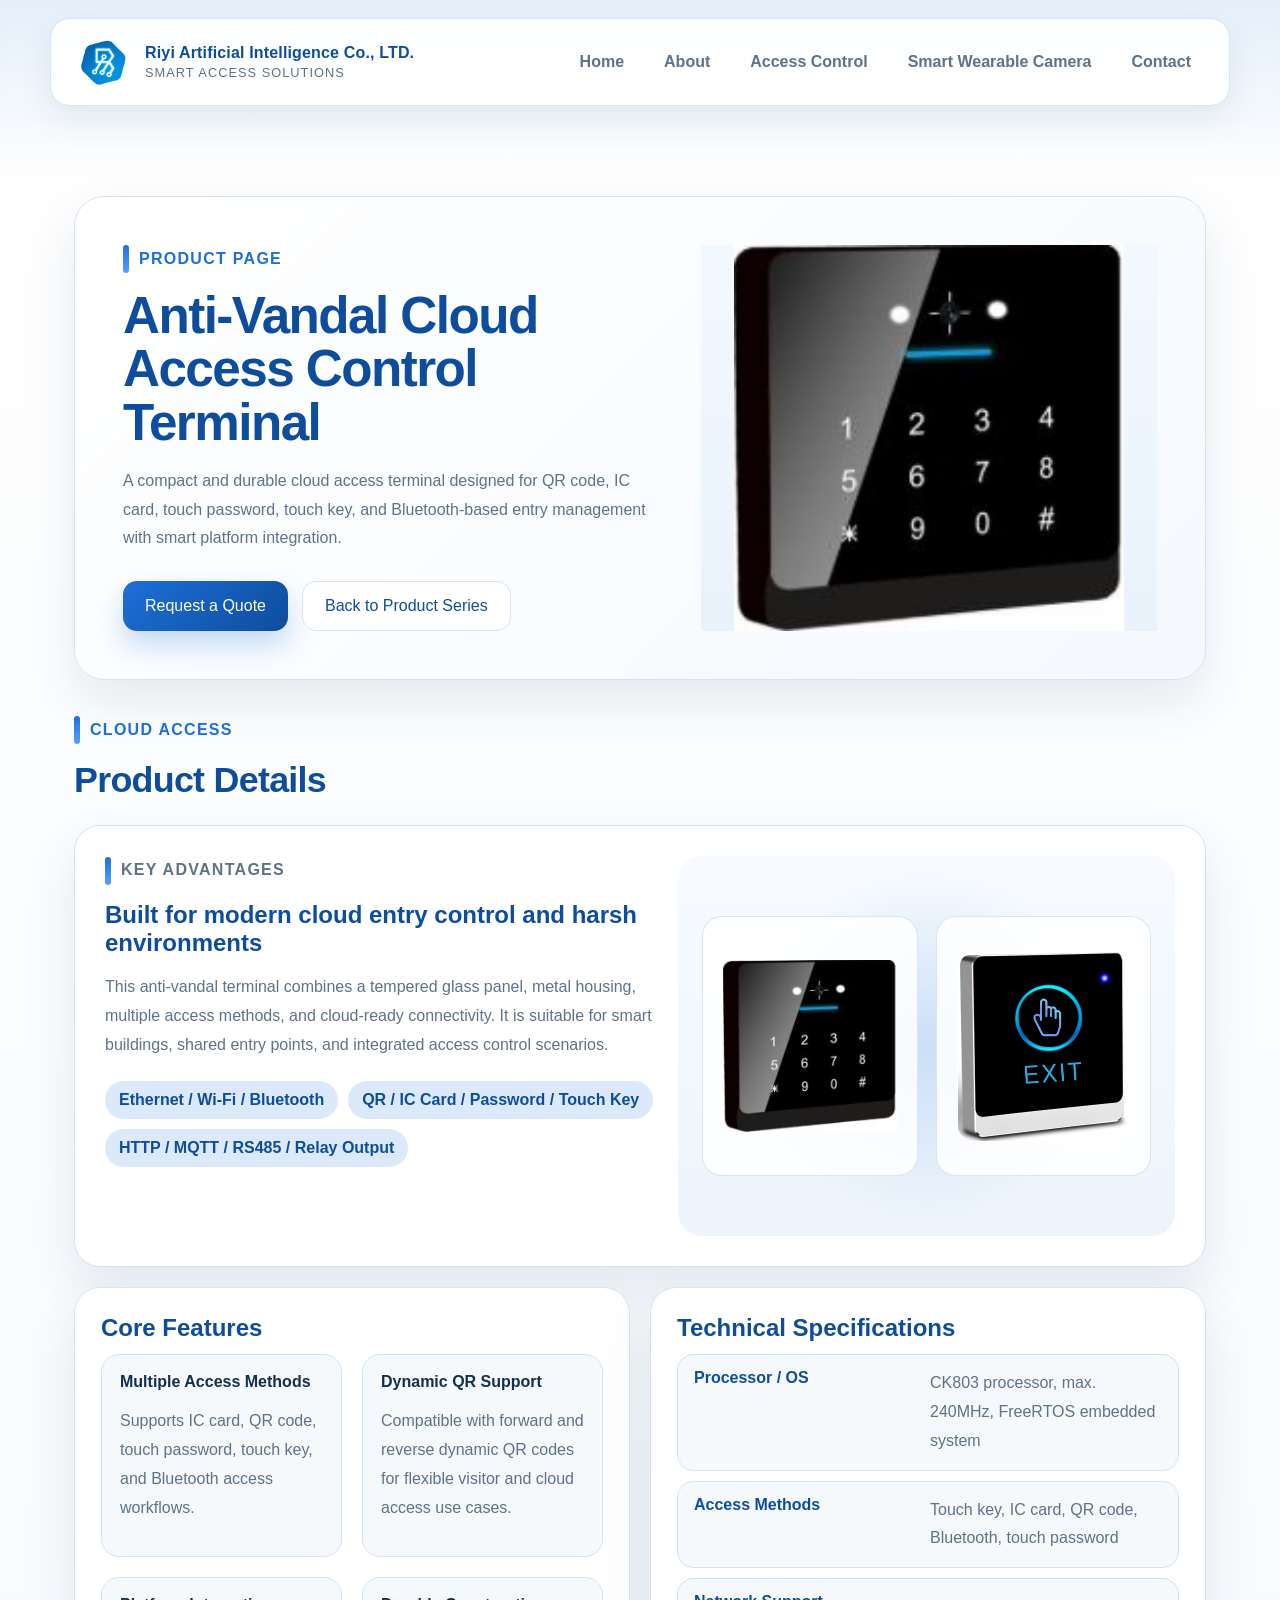
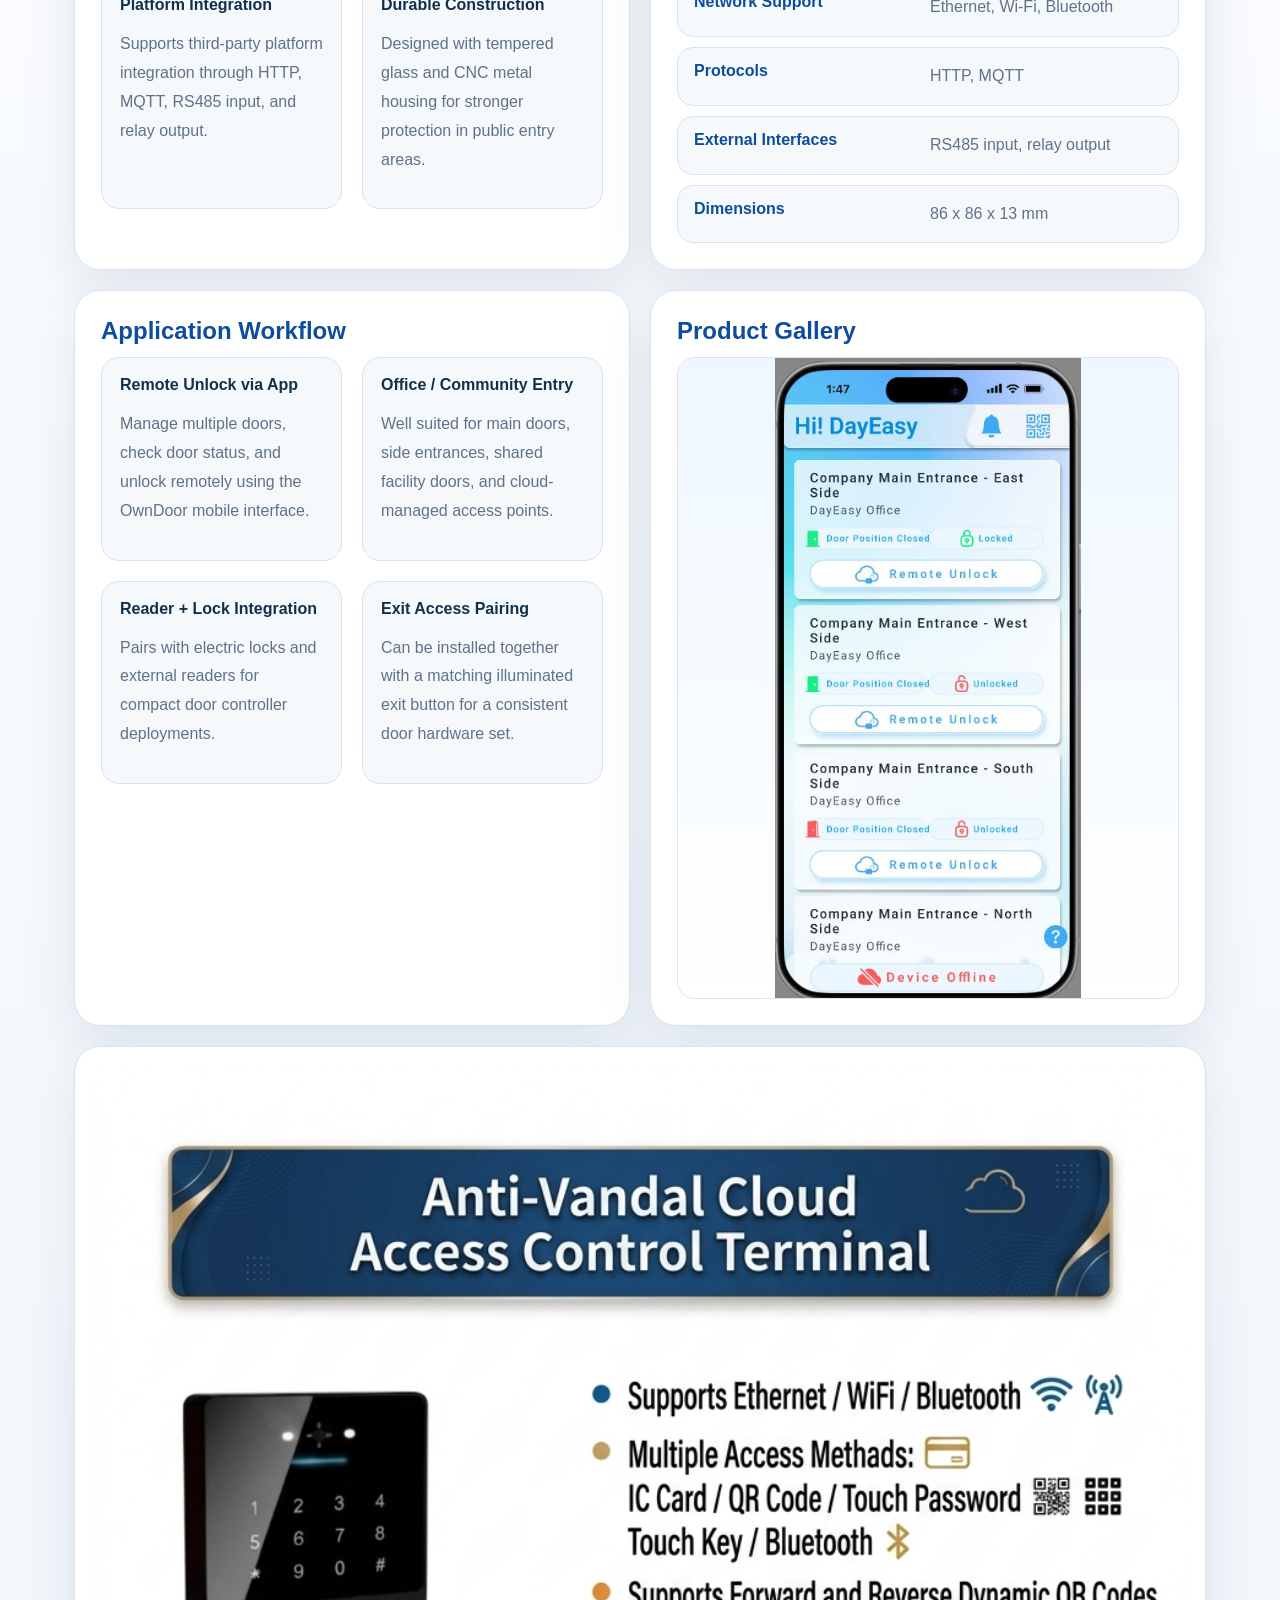
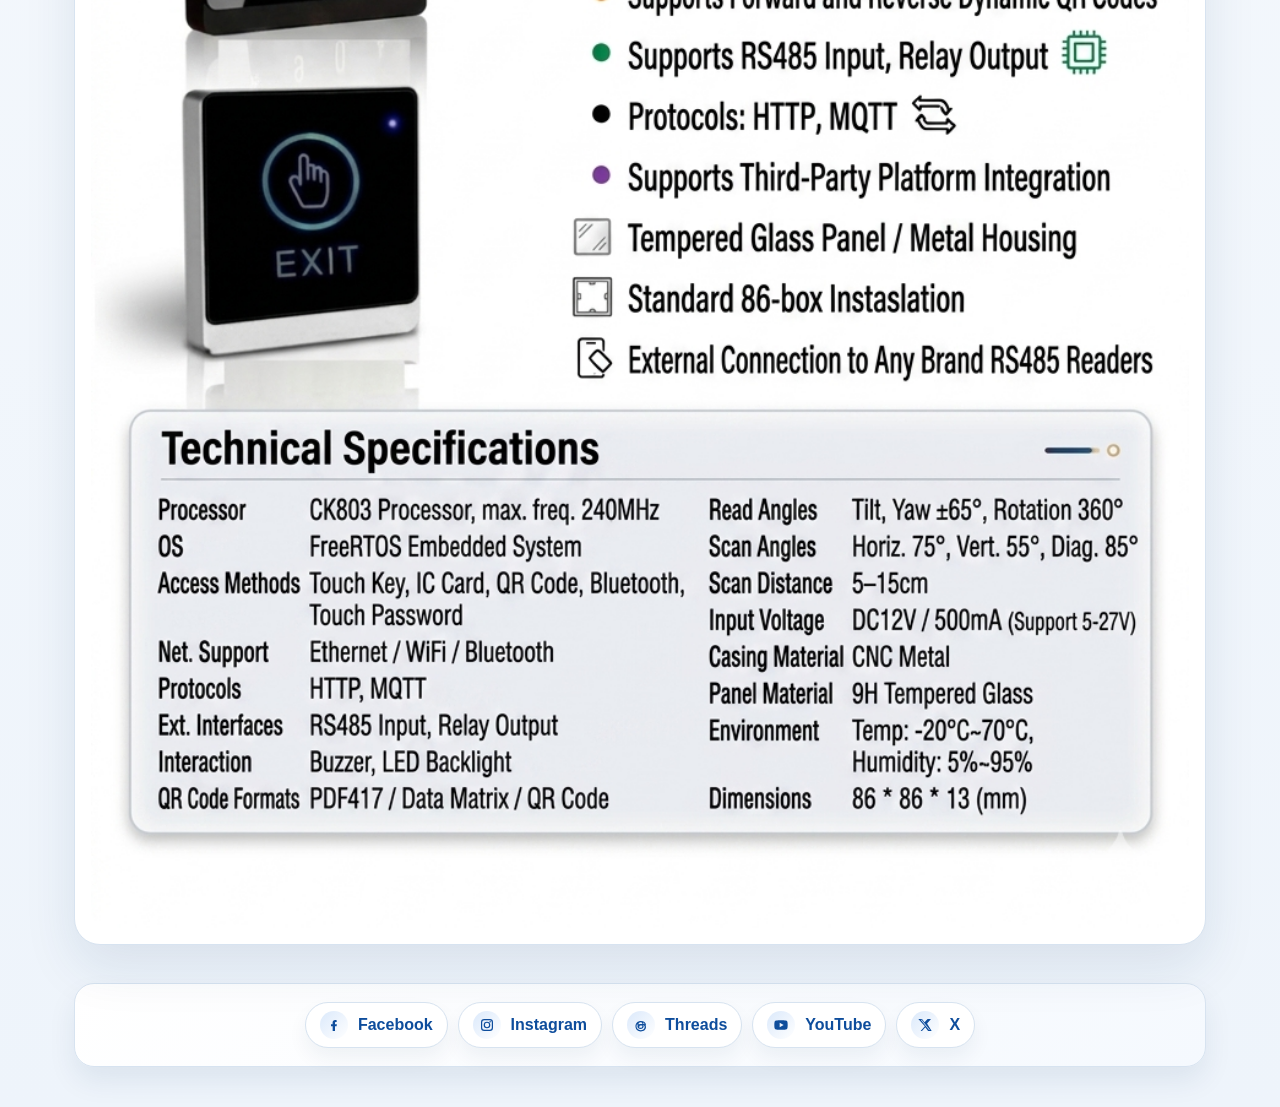
==== cloud-terminal.html @ 90c7f54b "Add files via upload" ====
<!DOCTYPE html>
<html lang="en">
<head>
  <meta charset="UTF-8">
  <meta name="viewport" content="width=device-width, initial-scale=1.0">
  <title>Anti-Vandal Cloud Access Control Terminal</title>
  <link rel="stylesheet" href="./style.css">
  <script data-goatcounter="https://MYCODE.goatcounter.com/count" async src="//gc.zgo.at/count.js"></script>
</head>
<body>
  <header class="site-header">
    <nav class="navbar" aria-label="Main navigation">
      <a class="logo" href="./index.html#home" aria-label="Back to home">
        <img class="logo-image" src="./assets/dayeasy-logo.png" alt="Riyi AI logo">
        <span class="logo-text-group">
          <span class="logo-title">Riyi Artificial Intelligence Co., LTD.</span>
          <span class="logo-subtitle">Smart Access Solutions</span>
        </span>
      </a>

      <button
        class="menu-toggle"
        type="button"
        aria-expanded="false"
        aria-controls="primary-menu"
        aria-label="Open menu"
      >
        <span></span>
        <span></span>
        <span></span>
      </button>

      <ul class="nav-menu" id="primary-menu">
        <li><a href="./index.html#home">Home</a></li>
        <li><a href="./index.html#about">About</a></li>
        <li><a href="./products.html">Access Control</a></li>
        <li><a href="./smart-wearable-camera.html">Smart Wearable Camera</a></li>
        <li><a href="./index.html#contact">Contact</a></li>
      </ul>
    </nav>
  </header>

  <main>
    <section class="hero product-page-hero">
      <div class="hero-card">
        <div class="hero-copy">
          <p class="eyebrow">Product Page</p>
          <h1>Anti-Vandal Cloud Access Control Terminal</h1>
          <p>A compact and durable cloud access terminal designed for QR code, IC card, touch password, touch key, and Bluetooth-based entry management with smart platform integration.</p>
          <div class="hero-actions">
            <a class="button button-primary" href="./index.html#contact">Request a Quote</a>
            <a class="button button-secondary" href="./products.html">Back to Product Series</a>
          </div>
        </div>
        <div class="hero-brand cloud-terminal-panel">
          <img class="cloud-terminal-main-image cloud-terminal-hero-image" src="./assets/products/cloud-terminal-front.png" alt="Cloud access control terminal front view">
        </div>
      </div>
    </section>

    <section class="info-section">
      <div class="section-heading">
        <p class="eyebrow">Cloud Access</p>
        <h2>Product Details</h2>
      </div>
      <div class="product-page">
        <section class="product-hero-panel">
          <div class="product-copy">
            <p class="eyebrow">Key Advantages</p>
            <h3>Built for modern cloud entry control and harsh environments</h3>
            <p>This anti-vandal terminal combines a tempered glass panel, metal housing, multiple access methods, and cloud-ready connectivity. It is suitable for smart buildings, shared entry points, and integrated access control scenarios.</p>
            <div class="product-highlight-list">
              <span>Ethernet / Wi-Fi / Bluetooth</span>
              <span>QR / IC Card / Password / Touch Key</span>
              <span>HTTP / MQTT / RS485 / Relay Output</span>
            </div>
          </div>
          <div class="product-visual-stack">
            <figure class="device-shot front-shot cloud-terminal-panel">
              <img class="cloud-terminal-main-image" src="./assets/products/cloud-terminal-front.png" alt="Cloud access control terminal">
            </figure>
            <figure class="device-shot angle-shot">
              <img src="./assets/products/cloud-exit-button.png" alt="Matching exit touch button">
            </figure>
          </div>
        </section>

        <section class="product-detail-grid">
          <article class="product-card">
            <h3>Core Features</h3>
            <div class="feature-grid">
              <div class="feature-item">
                <strong>Multiple Access Methods</strong>
                <p>Supports IC card, QR code, touch password, touch key, and Bluetooth access workflows.</p>
              </div>
              <div class="feature-item">
                <strong>Dynamic QR Support</strong>
                <p>Compatible with forward and reverse dynamic QR codes for flexible visitor and cloud access use cases.</p>
              </div>
              <div class="feature-item">
                <strong>Platform Integration</strong>
                <p>Supports third-party platform integration through HTTP, MQTT, RS485 input, and relay output.</p>
              </div>
              <div class="feature-item">
                <strong>Durable Construction</strong>
                <p>Designed with tempered glass and CNC metal housing for stronger protection in public entry areas.</p>
              </div>
            </div>
          </article>

          <article class="product-card">
            <h3>Technical Specifications</h3>
            <div class="spec-table">
              <div class="spec-row">
                <span>Processor / OS</span>
                <span>CK803 processor, max. 240MHz, FreeRTOS embedded system</span>
              </div>
              <div class="spec-row">
                <span>Access Methods</span>
                <span>Touch key, IC card, QR code, Bluetooth, touch password</span>
              </div>
              <div class="spec-row">
                <span>Network Support</span>
                <span>Ethernet, Wi-Fi, Bluetooth</span>
              </div>
              <div class="spec-row">
                <span>Protocols</span>
                <span>HTTP, MQTT</span>
              </div>
              <div class="spec-row">
                <span>External Interfaces</span>
                <span>RS485 input, relay output</span>
              </div>
              <div class="spec-row">
                <span>Dimensions</span>
                <span>86 x 86 x 13 mm</span>
              </div>
            </div>
          </article>

          <article class="product-card">
            <h3>Application Workflow</h3>
            <div class="scenario-grid">
              <div class="scenario-item">
                <strong>Remote Unlock via App</strong>
                <p>Manage multiple doors, check door status, and unlock remotely using the OwnDoor mobile interface.</p>
              </div>
              <div class="scenario-item">
                <strong>Office / Community Entry</strong>
                <p>Well suited for main doors, side entrances, shared facility doors, and cloud-managed access points.</p>
              </div>
              <div class="scenario-item">
                <strong>Reader + Lock Integration</strong>
                <p>Pairs with electric locks and external readers for compact door controller deployments.</p>
              </div>
              <div class="scenario-item">
                <strong>Exit Access Pairing</strong>
                <p>Can be installed together with a matching illuminated exit button for a consistent door hardware set.</p>
              </div>
            </div>
          </article>

          <article class="product-card">
            <h3>Product Gallery</h3>
            <div class="gallery-grid gallery-grid-single">
              <figure class="gallery-item gallery-item-app">
                <img src="./assets/products/owndoor-app.jpg" alt="OwnDoor mobile app interface">
              </figure>
            </div>
          </article>
        </section>

        <figure class="poster-preview">
          <img src="./assets/products/cloud-terminal-poster.png" alt="Anti-vandal cloud access control terminal technical overview poster">
        </figure>
      </div>
    </section>
  </main>

  <footer class="site-footer">
    <div class="social-footer">
      <div class="social-links">
        <a class="social-card social-card-text" href="https://www.facebook.com/DayEasyAI" target="_blank" rel="noopener noreferrer" aria-label="Visit DayEasyAI on Facebook">
          <span class="social-icon-badge" aria-hidden="true"><svg viewBox="0 0 24 24" role="presentation"><path d="M13.5 21v-7h2.4l.4-3h-2.8V9.1c0-.9.2-1.6 1.5-1.6H16V4.8c-.5-.1-1.4-.2-2.3-.2-2.3 0-3.8 1.4-3.8 4V11H7.5v3H10V21h3.5Z"/></svg></span>
          <span>Facebook</span>
        </a>
        <a class="social-card social-card-ig" href="https://www.instagram.com/dayeasyai/" target="_blank" rel="noopener noreferrer" aria-label="Visit DayEasyAI on Instagram">
          <span class="social-icon-badge" aria-hidden="true"><svg viewBox="0 0 24 24" role="presentation"><path d="M7.8 3h8.4A4.8 4.8 0 0 1 21 7.8v8.4a4.8 4.8 0 0 1-4.8 4.8H7.8A4.8 4.8 0 0 1 3 16.2V7.8A4.8 4.8 0 0 1 7.8 3Zm0 1.8A3 3 0 0 0 4.8 7.8v8.4a3 3 0 0 0 3 3h8.4a3 3 0 0 0 3-3V7.8a3 3 0 0 0-3-3H7.8Zm8.9 1.3a1.1 1.1 0 1 1 0 2.2 1.1 1.1 0 0 1 0-2.2ZM12 7a5 5 0 1 1 0 10 5 5 0 0 1 0-10Zm0 1.8A3.2 3.2 0 1 0 12 15.2 3.2 3.2 0 0 0 12 8.8Z"/></svg></span>
          <span>Instagram</span>
        </a>
        <a class="social-card social-card-threads" href="https://www.threads.net/@dayeasyai" target="_blank" rel="noopener noreferrer" aria-label="Visit DayEasyAI on Threads">
          <span class="social-icon-badge" aria-hidden="true"><svg viewBox="0 0 24 24" role="presentation"><path d="M15.6 10.2c-.2-2.4-1.8-3.7-4.4-3.7-2.9 0-4.8 1.5-4.8 4 0 1.8 1 3.2 2.9 4l1-.9c-1.4-.6-2-1.5-2-2.9 0-1.7 1.1-2.8 2.9-2.8 1.8 0 2.8.9 3 2.7-1.2-.2-2.4-.2-3.5 0-2.5.3-4 1.6-4 3.7 0 2.2 1.8 3.7 4.5 3.7 2.9 0 4.8-1.5 4.8-4 0-.8-.2-1.5-.5-2.1.6.2 1.1.6 1.4 1.1.4.6.6 1.2.6 2 0 2.9-2.4 4.8-6 4.8-3.7 0-6.2-2.2-6.2-5.8 0-3.9 2.8-6.4 6.4-6.4 3.4 0 5.8 1.7 6.2 4.8l1.7-.2c-.5-4-3.5-6.2-7.8-6.2-4.7 0-8.1 3.2-8.1 8 0 4.6 3.2 7.6 8 7.6 4.6 0 7.8-2.7 7.8-6.6 0-2.5-1.7-4.3-4.6-4.7Zm-1.7 4c0 1.3-1 2.1-2.5 2.1-1.4 0-2.4-.7-2.4-1.8 0-.9.7-1.6 2.1-1.8 1-.2 1.9-.1 2.8.1v1.4Z"/></svg></span>
          <span>Threads</span>
        </a>
        <a class="social-card social-card-text" href="https://www.youtube.com/@DayEasy-AI" target="_blank" rel="noopener noreferrer" aria-label="Visit DayEasyAI on YouTube">
          <span class="social-icon-badge" aria-hidden="true"><svg viewBox="0 0 24 24" role="presentation"><path d="M21.6 7.2a2.8 2.8 0 0 0-2-2c-1.8-.5-7.6-.5-7.6-.5s-5.8 0-7.6.5a2.8 2.8 0 0 0-2 2C2 9 2 12 2 12s0 3 .4 4.8a2.8 2.8 0 0 0 2 2c1.8.5 7.6.5 7.6.5s5.8 0 7.6-.5a2.8 2.8 0 0 0 2-2c.4-1.8.4-4.8.4-4.8s0-3-.4-4.8ZM10 15.5v-7l6 3.5-6 3.5Z"/></svg></span>
          <span>YouTube</span>
        </a>
        <a class="social-card social-card-text" href="https://x.com/DayeasyAITaiwan" target="_blank" rel="noopener noreferrer" aria-label="Visit DayEasyAI on X">
          <span class="social-icon-badge" aria-hidden="true"><svg viewBox="0 0 24 24" role="presentation"><path d="M18.9 3H21l-5.9 6.8L22 21h-5.4l-4.2-5.5L7.5 21H5.4l6.4-7.3L2 3h5.5l3.8 5 4.6-5ZM18.1 19.6h1.2L6.9 4.3H5.6l12.5 15.3Z"/></svg></span>
          <span>X</span>
        </a>
      </div>
    </div>
  </footer>

  <script src="./script.js"></script>
</body>
</html>
---- style.css ----
:root {
  --bg: #eef4fb;
  --surface: #ffffff;
  --surface-soft: #f6f9fc;
  --line: #d7e3f0;
  --text: #12304c;
  --muted: #5e7288;
  --accent: #1d6fd8;
  --accent-deep: #0e4d9c;
  --accent-soft: #dbe9fb;
  --shadow: 0 22px 52px rgba(21, 56, 98, 0.1);
}

* {
  box-sizing: border-box;
}

html {
  scroll-behavior: smooth;
}

body {
  margin: 0;
  font-family: "Segoe UI", "Microsoft JhengHei", "PingFang TC", sans-serif;
  color: var(--text);
  background:
    linear-gradient(180deg, rgba(217, 232, 248, 0.72) 0%, rgba(238, 244, 251, 0) 180px),
    linear-gradient(180deg, #ffffff 0%, var(--bg) 100%);
  min-height: 100vh;
}

a {
  color: inherit;
  text-decoration: none;
}

img {
  max-width: 100%;
  display: block;
}

.site-header {
  position: sticky;
  top: 0;
  z-index: 20;
  padding: 18px 24px;
  backdrop-filter: blur(16px);
}

.navbar {
  max-width: 1180px;
  margin: 0 auto;
  display: flex;
  align-items: center;
  justify-content: space-between;
  gap: 28px;
  padding: 14px 22px;
  background: rgba(255, 255, 255, 0.9);
  border: 1px solid rgba(215, 227, 240, 0.9);
  border-radius: 20px;
  box-shadow: 0 14px 34px rgba(17, 56, 101, 0.08);
}

.logo {
  display: inline-flex;
  align-items: center;
  gap: 14px;
}

.logo-image {
  width: 58px;
  height: 58px;
  object-fit: contain;
}

.logo-text-group {
  display: flex;
  flex-direction: column;
  gap: 3px;
}

.logo-title {
  font-size: 1rem;
  font-weight: 800;
  letter-spacing: 0.01em;
  color: var(--accent-deep);
}

.logo-subtitle {
  font-size: 0.8rem;
  color: var(--muted);
  letter-spacing: 0.08em;
  text-transform: uppercase;
}

.nav-menu {
  list-style: none;
  display: flex;
  align-items: center;
  gap: 8px;
  margin: 0;
  padding: 0;
}

.nav-menu a {
  display: inline-flex;
  align-items: center;
  min-height: 44px;
  padding: 0 16px;
  border-radius: 999px;
  color: var(--muted);
  font-weight: 600;
  transition: background-color 0.2s ease, color 0.2s ease;
}

.nav-menu a:hover,
.nav-menu a:focus-visible {
  background: var(--accent-soft);
  color: var(--accent-deep);
  outline: none;
}

.menu-toggle {
  display: none;
  width: 48px;
  height: 48px;
  border: 0;
  border-radius: 14px;
  background: var(--surface-soft);
  cursor: pointer;
  padding: 0;
}

.menu-toggle span {
  display: block;
  width: 22px;
  height: 2px;
  margin: 5px auto;
  background: var(--text);
  border-radius: 999px;
  transition: transform 0.25s ease, opacity 0.25s ease;
}

.menu-toggle.is-open span:nth-child(1) {
  transform: translateY(7px) rotate(45deg);
}

.menu-toggle.is-open span:nth-child(2) {
  opacity: 0;
}

.menu-toggle.is-open span:nth-child(3) {
  transform: translateY(-7px) rotate(-45deg);
}

.hero,
.info-section,
.contact-section,
.site-footer {
  max-width: 1180px;
  margin: 0 auto;
  padding: 0 24px;
}

.hero {
  padding: 72px 24px 36px;
}

.hero-card {
  display: grid;
  grid-template-columns: 1.08fr 0.92fr;
  align-items: center;
  gap: 42px;
  padding: 48px;
  background: linear-gradient(135deg, #ffffff 0%, #f5f9fe 100%);
  border: 1px solid var(--line);
  border-radius: 30px;
  box-shadow: var(--shadow);
}

.eyebrow {
  display: inline-flex;
  align-items: center;
  gap: 10px;
  margin: 0 0 16px;
  color: var(--accent);
  font-weight: 800;
  letter-spacing: 0.08em;
  text-transform: uppercase;
}

.eyebrow::before {
  content: "";
  width: 6px;
  height: 28px;
  border-radius: 999px;
  background: linear-gradient(180deg, var(--accent) 0%, #55a2ff 100%);
}

.hero-card h1 {
  margin: 0 0 18px;
  font-size: clamp(2.35rem, 4vw, 4.6rem);
  line-height: 1.04;
  letter-spacing: -0.03em;
  color: var(--accent-deep);
}

.hero-copy p:last-of-type,
.product-teaser-copy p,
.product-copy p,
.contact-note,
.info-card p,
.feature-item p,
.scenario-item p,
.spec-row span:last-child {
  color: var(--muted);
  line-height: 1.8;
}

.hero-brand {
  display: flex;
  justify-content: center;
}

.hero-brand img {
  width: min(100%, 420px);
}

.hero-actions {
  display: flex;
  gap: 14px;
  margin-top: 28px;
  flex-wrap: wrap;
}

.button {
  min-height: 50px;
  padding: 12px 22px;
  border: 0;
  border-radius: 14px;
  display: inline-flex;
  align-items: center;
  justify-content: center;
  font-weight: 700;
  font: inherit;
  cursor: pointer;
  transition: transform 0.2s ease, box-shadow 0.2s ease;
}

.button:hover {
  transform: translateY(-1px);
}

.button-primary {
  color: #fff;
  background: linear-gradient(135deg, var(--accent) 0%, var(--accent-deep) 100%);
  box-shadow: 0 14px 28px rgba(29, 111, 216, 0.25);
}

.button-secondary {
  color: var(--accent-deep);
  background: var(--surface);
  border: 1px solid var(--line);
}

.section-heading {
  margin-bottom: 24px;
}

.section-heading h2 {
  margin: 0;
  font-size: clamp(1.8rem, 2.8vw, 2.8rem);
  color: var(--accent-deep);
  letter-spacing: -0.02em;
}

.info-section,
.contact-section {
  padding-bottom: 38px;
}

.site-footer {
  padding-bottom: 40px;
}

.info-grid,
.product-list-grid,
.product-detail-grid,
.feature-grid,
.scenario-grid,
.form-grid {
  display: grid;
  gap: 20px;
}

.info-grid {
  grid-template-columns: repeat(2, minmax(0, 1fr));
}

.product-list-grid {
  grid-template-columns: repeat(3, minmax(0, 1fr));
}

.info-card,
.contact-card,
.card-preview,
.product-list-card,
.product-hero-panel,
.product-card,
.poster-preview,
.contact-form,
.series-overview-image {
  background: var(--surface);
  border: 1px solid var(--line);
  border-radius: 26px;
  box-shadow: var(--shadow);
}

.series-overview-image {
  background: transparent;
  border: 0;
  border-radius: 0;
  box-shadow: none;
}

.social-footer {
  padding: 18px 22px;
  background: linear-gradient(135deg, #ffffff 0%, #f5f9fe 100%);
  border: 1px solid var(--line);
  border-radius: 20px;
  box-shadow: 0 14px 28px rgba(19, 52, 92, 0.08);
}

.social-links {
  display: flex;
  gap: 10px;
  justify-content: center;
  flex-wrap: wrap;
}

.social-card {
  display: inline-flex;
  align-items: center;
  gap: 10px;
  min-height: 46px;
  padding: 8px 14px;
  background: var(--surface);
  border: 1px solid var(--line);
  border-radius: 999px;
  box-shadow: 0 10px 20px rgba(19, 52, 92, 0.06);
  transition: transform 0.2s ease, box-shadow 0.2s ease, border-color 0.2s ease;
}

.social-card:hover {
  transform: translateY(-1px);
  border-color: rgba(29, 111, 216, 0.28);
  box-shadow: 0 12px 24px rgba(19, 52, 92, 0.1);
}

.social-card span {
  font-weight: 700;
  color: var(--accent-deep);
}

.social-card-text {
  align-content: center;
}

.social-icon-badge {
  display: inline-flex;
  align-items: center;
  justify-content: center;
  width: 28px;
  height: 28px;
  border-radius: 999px;
  background: linear-gradient(135deg, var(--accent-soft) 0%, #ffffff 100%);
  color: var(--accent-deep);
  font-size: 0;
  line-height: 1;
}

.social-icon-badge svg {
  width: 16px;
  height: 16px;
  fill: currentColor;
}

.wearable-stat-grid {
  display: grid;
  grid-template-columns: repeat(4, minmax(0, 1fr));
  gap: 18px;
  margin: 24px 0;
}

.wearable-stat-card {
  display: grid;
  gap: 6px;
  padding: 24px 20px;
  background: var(--surface);
  border: 1px solid var(--line);
  border-radius: 22px;
  box-shadow: var(--shadow);
}

.wearable-stat-card strong {
  font-size: 2rem;
  line-height: 1;
  color: var(--accent-deep);
}

.wearable-stat-card span {
  color: var(--muted);
  line-height: 1.7;
}

.wearable-hero-shot {
  background: linear-gradient(180deg, #ffffff 0%, #f3f8ff 100%);
}

.wearable-system-card p,
.wearable-caption {
  color: var(--muted);
  line-height: 1.8;
}

.wearable-gallery-panel {
  margin-top: 20px;
  padding: 28px;
}

.wearable-tag-list {
  display: flex;
  flex-wrap: wrap;
  gap: 12px;
  justify-content: flex-start;
  align-items: flex-start;
}

.wearable-tag {
  display: inline-flex;
  align-items: center;
  justify-content: center;
  min-height: 46px;
  padding: 10px 16px;
  border-radius: 999px;
  background: var(--surface-soft);
  border: 1px solid var(--line);
  color: var(--accent-deep);
  font-weight: 700;
  line-height: 1.35;
  text-align: center;
}

.wearable-gallery-grid {
  grid-template-columns: repeat(3, minmax(0, 1fr));
  margin-bottom: 18px;
}

.wearable-gallery-grid .gallery-item {
  height: 260px;
  display: flex;
  align-items: center;
  justify-content: center;
}

.wearable-gallery-grid .gallery-item img {
  width: 100%;
  height: 100%;
  object-fit: contain;
}

.wearable-gallery-wide {
  display: flex;
  align-items: center;
  justify-content: center;
  padding: 18px;
}

.wearable-gallery-wide img {
  width: 100%;
  height: 100%;
  object-fit: contain;
}

.wearable-gallery-focus-grid {
  display: grid;
  grid-template-columns: minmax(0, 1fr) minmax(0, 1.08fr);
  grid-template-rows: 260px 260px;
  gap: 20px;
  align-items: stretch;
}

.wearable-gallery-focus-grid .wearable-gallery-box,
.wearable-gallery-focus-grid .wearable-gallery-included {
  height: 260px;
  display: flex;
  align-items: center;
  justify-content: center;
}

.wearable-gallery-focus-grid .wearable-gallery-box img,
.wearable-gallery-focus-grid .wearable-gallery-included img {
  width: 100%;
  height: 100%;
  object-fit: contain;
}

.wearable-gallery-box {
  grid-column: 1;
  grid-row: 1;
}

.wearable-gallery-included {
  grid-column: 1;
  grid-row: 2;
}

.wearable-gallery-tall {
  grid-column: 2;
  grid-row: 1 / span 2;
  height: 100%;
  padding: 0;
  align-self: stretch;
  display: flex;
  align-items: stretch;
  justify-content: center;
}

.wearable-gallery-focus-grid .wearable-gallery-tall .wearable-gallery-tall-image {
  width: 100% !important;
  height: 100% !important;
  object-fit: contain !important;
  object-position: center center;
}

@media (max-width: 980px) {
  .wearable-stat-grid,
  .wearable-gallery-grid {
    grid-template-columns: repeat(2, minmax(0, 1fr));
  }
}

@media (max-width: 760px) {
  .wearable-gallery-focus-grid {
    grid-template-columns: 1fr;
    grid-template-rows: auto;
  }

  .wearable-gallery-box,
  .wearable-gallery-included,
  .wearable-gallery-tall {
    grid-column: auto;
    grid-row: auto;
  }

  .wearable-gallery-tall {
    height: 260px;
    padding: 0;
  }

  .wearable-gallery-tall-image {
    object-fit: contain;
  }
}

@media (max-width: 640px) {
  .wearable-stat-grid,
  .wearable-gallery-grid {
    grid-template-columns: 1fr;
  }

  .wearable-stat-card {
    padding: 20px 18px;
  }

  .wearable-gallery-grid .gallery-item {
    height: 220px;
  }

  .wearable-gallery-focus-grid .wearable-gallery-box,
  .wearable-gallery-focus-grid .wearable-gallery-included {
    height: 220px;
  }

  .wearable-gallery-tall {
    height: 220px;
  }
}

.info-card,
.product-card,
.contact-card,
.contact-form {
  padding: 26px;
}

.info-card h3,
.product-list-copy h3,
.product-copy h3,
.product-card h3 {
  margin-top: 0;
  margin-bottom: 12px;
  font-size: 1.5rem;
  color: var(--accent-deep);
}

.product-list-card {
  padding: 18px;
}

.product-list-image,
.product-teaser-image {
  margin: 0 0 18px;
  display: flex;
  justify-content: center;
  align-items: center;
  min-height: 240px;
  border-radius: 22px;
  background:
    radial-gradient(circle at center, rgba(76, 146, 234, 0.18), transparent 58%),
    linear-gradient(180deg, #f6f9fd 0%, #edf4fb 100%);
}

.product-list-image img,
.product-teaser-image img {
  width: min(100%, 260px);
}

.cloud-terminal-main-image {
  width: 100%;
  object-fit: contain;
}

.cloud-terminal-panel {
  background:
    radial-gradient(circle at center, rgba(124, 182, 245, 0.18), transparent 56%),
    linear-gradient(180deg, #f2f8ff 0%, #e9f2fb 100%);
}

.placeholder-card {
  background:
    linear-gradient(180deg, rgba(255, 255, 255, 0.98), rgba(245, 249, 253, 0.98));
  border-style: dashed;
}

.product-badge {
  display: inline-flex;
  margin-top: 10px;
  padding: 8px 12px;
  border-radius: 999px;
  background: var(--accent-soft);
  color: var(--accent-deep);
  font-weight: 800;
}

.product-page {
  display: grid;
  gap: 20px;
}

.product-page-hero .hero-brand img {
  width: min(100%, 390px);
  border-radius: 0;
  box-shadow: none;
}

.product-hero-panel {
  display: grid;
  grid-template-columns: 1.05fr 0.95fr;
  gap: 24px;
  padding: 30px;
}

.product-highlight-list {
  display: flex;
  flex-wrap: wrap;
  gap: 10px;
  margin-top: 22px;
}

.product-highlight-list span {
  padding: 10px 14px;
  border-radius: 999px;
  background: var(--accent-soft);
  color: var(--accent-deep);
  font-weight: 800;
}

.product-visual-stack {
  min-height: 380px;
  display: grid;
  grid-template-columns: repeat(2, minmax(0, 1fr));
  align-items: center;
  gap: 18px;
  padding: 24px;
  border-radius: 24px;
  background:
    radial-gradient(circle at center, rgba(29, 111, 216, 0.18), transparent 56%),
    linear-gradient(180deg, #f7fbff 0%, #edf4fb 100%);
}

.device-shot,
.poster-preview,
.card-preview,
.series-overview-image {
  margin: 0;
}

.device-shot {
  display: flex;
  justify-content: center;
  align-items: center;
  min-height: 260px;
  padding: 20px;
  border-radius: 20px;
  background: rgba(255, 255, 255, 0.84);
  border: 1px solid rgba(215, 227, 240, 0.88);
}

.gallery-grid {
  display: grid;
  grid-template-columns: repeat(2, minmax(0, 1fr));
  gap: 14px;
}

.gallery-grid-single {
  grid-template-columns: 1fr;
}

.gallery-item {
  margin: 0;
  border-radius: 18px;
  overflow: hidden;
  border: 1px solid var(--line);
  background: var(--surface-soft);
}

.gallery-item img {
  width: 100%;
  height: 100%;
  object-fit: cover;
}

.gallery-item-app img {
  max-height: 640px;
  object-fit: contain;
  background: linear-gradient(180deg, #eef7ff 0%, #ffffff 100%);
}

.front-shot img {
  width: 100%;
  max-width: 190px;
  max-height: 190px;
  object-fit: contain;
}

.angle-shot img {
  width: 100%;
  max-width: 190px;
  max-height: 190px;
  object-fit: contain;
  background: #ffffff;
  border-radius: 18px;
  filter: none;
}

.product-detail-grid {
  grid-template-columns: repeat(2, minmax(0, 1fr));
}

.feature-grid,
.scenario-grid {
  grid-template-columns: repeat(2, minmax(0, 1fr));
}

.feature-item,
.scenario-item,
.mode-item {
  padding: 18px;
  border-radius: 18px;
  background: var(--surface-soft);
  border: 1px solid var(--line);
}

.mode-grid {
  display: grid;
  grid-template-columns: repeat(5, minmax(0, 1fr));
  gap: 12px;
}

.mode-item {
  display: grid;
  place-items: center;
  min-height: 102px;
  text-align: center;
  font-weight: 800;
  color: var(--accent-deep);
}

.spec-table {
  display: grid;
  gap: 10px;
}

.spec-row {
  display: grid;
  grid-template-columns: 220px 1fr;
  gap: 16px;
  padding: 14px 16px;
  border-radius: 16px;
  background: var(--surface-soft);
  border: 1px solid var(--line);
}

.spec-row span:first-child,
.field span {
  font-weight: 800;
  color: var(--accent-deep);
}

.poster-preview,
.card-preview {
  padding: 16px;
}

.poster-preview img,
.card-preview img,
.series-overview-image img {
  width: 100%;
  border-radius: 18px;
}

.series-overview-image img {
  border-radius: 0;
}

.series-banner-image {
  width: 100%;
  max-height: 350px;
  object-fit: cover;
  object-position: center top;
}

.contact-layout {
  display: grid;
  grid-template-columns: 0.82fr 1.18fr 340px;
  gap: 20px;
  align-items: start;
}

.contact-card p {
  margin: 0 0 14px;
  line-height: 1.8;
}

.contact-card a {
  color: var(--accent);
}

.form-grid {
  grid-template-columns: repeat(2, minmax(0, 1fr));
  margin-bottom: 18px;
}

.field {
  display: flex;
  flex-direction: column;
  gap: 8px;
}

.checkbox-group {
  margin: 0;
  padding: 0;
  border: 0;
}

.checkbox-group legend {
  margin-bottom: 10px;
  padding: 0;
  font-weight: 800;
  color: var(--accent-deep);
}

.checkbox-grid {
  display: grid;
  grid-template-columns: 1fr;
  gap: 8px;
}

.checkbox-item {
  display: flex;
  align-items: center;
  gap: 10px;
  min-height: 44px;
  padding: 8px 0;
  border: 0;
  border-bottom: 1px solid rgba(215, 227, 240, 0.9);
  background: transparent;
}

.checkbox-item input {
  width: 16px;
  height: 16px;
  margin: 0;
  flex: 0 0 auto;
  accent-color: var(--accent);
}

.checkbox-item span {
  color: var(--text);
  font-weight: 600;
  line-height: 1.35;
}

.field input,
.field textarea {
  width: 100%;
  border: 1px solid var(--line);
  border-radius: 14px;
  padding: 14px 16px;
  background: var(--surface-soft);
  color: var(--text);
  font: inherit;
}

.field textarea {
  resize: vertical;
}

.field-full {
  grid-column: 1 / -1;
}

.form-status {
  min-height: 24px;
  margin: 12px 0 0;
  color: var(--accent-deep);
  font-weight: 800;
}

.form-status.is-error {
  color: #b42318;
}

.form-help {
  margin-top: 16px;
  padding: 16px 18px;
  border-radius: 18px;
  background: var(--surface-soft);
  border: 1px solid var(--line);
  color: var(--muted);
}

.form-help p {
  margin: 0 0 10px;
  line-height: 1.7;
}

.form-help p:last-child {
  margin-bottom: 0;
}

.form-help code {
  color: var(--accent-deep);
  font-weight: 800;
}

@media (max-width: 960px) {
  .hero-card,
  .product-hero-panel,
  .product-detail-grid,
  .contact-layout,
  .product-list-grid {
    grid-template-columns: 1fr;
  }

  .contact-layout {
    grid-template-columns: 1fr;
  }
}

@media (max-width: 768px) {
  .site-header {
    padding: 14px 16px;
  }

  .navbar {
    position: relative;
    padding: 14px 16px;
    flex-wrap: wrap;
  }

  .menu-toggle {
    display: block;
  }

  .nav-menu {
    width: 100%;
    display: none;
    flex-direction: column;
    align-items: stretch;
    gap: 8px;
    padding-top: 12px;
  }

  .nav-menu.is-open {
    display: flex;
  }

  .nav-menu a {
    width: 100%;
    justify-content: center;
    background: var(--surface-soft);
  }

  .hero,
  .info-section,
  .contact-section {
    padding-left: 16px;
    padding-right: 16px;
  }

  .hero {
    padding-top: 32px;
  }

  .hero-card {
    padding: 28px 22px;
    border-radius: 24px;
  }

  .logo-image {
    width: 48px;
    height: 48px;
  }

  .logo-title {
    font-size: 0.9rem;
  }

  .logo-subtitle {
    font-size: 0.72rem;
  }

  .info-grid,
  .feature-grid,
  .scenario-grid,
  .mode-grid,
  .form-grid,
  .gallery-grid {
    grid-template-columns: 1fr;
  }

  .checkbox-grid {
    grid-template-columns: 1fr;
  }

  .product-visual-stack {
    min-height: auto;
    grid-template-columns: 1fr;
    padding: 18px;
  }

  .angle-shot img,
  .front-shot img {
    width: 100%;
    max-width: 190px;
  }

  .spec-row {
    grid-template-columns: 1fr;
  }
}

/* Inquiry product pills override */
.inquiry-products-box {
  border: 0 !important;
  border-radius: 0 !important;
  padding: 0 !important;
  background: transparent !important;
  margin: 0 !important;
  box-shadow: none !important;
}

.inquiry-products-box legend {
  padding: 0 !important;
  margin-bottom: 10px !important;
  font-size: 0.95rem !important;
  text-transform: none !important;
  letter-spacing: 0 !important;
}

.product-selection-grid {
  display: flex !important;
  flex-wrap: wrap !important;
  gap: 10px !important;
  margin-top: 10px !important;
}

.product-option-card {
  position: relative !important;
  display: inline-flex !important;
  cursor: pointer !important;
}

.product-option-card input {
  position: absolute !important;
  opacity: 0 !important;
  pointer-events: none !important;
  width: 0 !important;
  height: 0 !important;
}

.product-option-card .option-content {
  display: inline-flex !important;
  align-items: center !important;
  justify-content: center !important;
  min-height: 42px !important;
  padding: 10px 16px !important;
  border: 1px solid #d7e3f0 !important;
  border-radius: 999px !important;
  background: #f6f9fc !important;
  transition: all 0.2s ease !important;
  box-shadow: none !important;
}

.product-option-card .option-title {
  padding-right: 0 !important;
  color: #334155 !important;
  font-size: 0.92rem !important;
  font-weight: 600 !important;
  line-height: 1.2 !important;
  white-space: nowrap !important;
}

.product-option-card .check-marker {
  display: none !important;
}

.product-option-card:hover .option-content {
  border-color: #3b82f6 !important;
  background: #edf5ff !important;
}

.product-option-card input:checked + .option-content {
  border-color: transparent !important;
  background: linear-gradient(135deg, #1d6fd8 0%, #0e4d9c 100%) !important;
  box-shadow: 0 10px 22px rgba(29, 111, 216, 0.2) !important;
}

.product-option-card input:checked + .option-content .option-title {
  color: #ffffff !important;
}
/* --- Inquiry Form Products Styling --- */

/* 整體外框容器 */
.inquiry-products-box {
  border: 1.5px solid #e2e8f0 !important;
  border-radius: 12px !important;
  padding: 1.5rem !important;
  background-color: #f8fafc;
  margin: 1.5rem 0 !important;
  box-shadow: inset 0 1px 2px rgba(0,0,0,0.02);
}

.inquiry-products-box legend {
  font-weight: 700;
  color: #1e293b;
  padding: 0 12px;
  font-size: 0.9rem;
  text-transform: uppercase;
  letter-spacing: 0.5px;
}

/* 網格佈局：自適應寬度 */
.product-selection-grid {
  display: grid;
  grid-template-columns: repeat(auto-fill, minmax(240px, 1fr));
  gap: 12px;
  margin-top: 10px;
}

/* 隱藏預設 Checkbox */
.product-option-card {
  position: relative;
  cursor: pointer;
}

.product-option-card input {
  position: absolute;
  opacity: 0;
  width: 0;
  height: 0;
}

/* 卡片內容樣式 */
.option-content {
  background: #ffffff;
  border: 2px solid #e2e8f0;
  border-radius: 8px;
  padding: 14px 16px;
  display: flex;
  justify-content: space-between;
  align-items: center;
  transition: all 0.25s ease;
  height: 100%;
}

.option-title {
  font-size: 0.88rem;
  font-weight: 500;
  color: #475569;
  line-height: 1.4;
  padding-right: 10px;
}

/* 自定義勾選圓點 */
.check-marker {
  width: 18px;
  height: 18px;
  border: 2px solid #cbd5e1;
  border-radius: 50%;
  flex-shrink: 0;
  transition: all 0.2s ease;
}

/* Hover 效果 */
.product-option-card:hover .option-content {
  border-color: #3b82f6;
  background-color: #f0f7ff;
}

/* 被勾選時的樣式 */
.product-option-card input:checked + .option-content {
  border-color: #2563eb;
  background-color: #eff6ff;
  box-shadow: 0 4px 12px rgba(37, 99, 235, 0.08);
}

.product-option-card input:checked + .option-content .option-title {
  color: #1e40af;
}

.product-option-card input:checked + .option-content .check-marker {
  background-color: #2563eb;
  border-color: #2563eb;
  background-image: url("data:image/svg+xml,%3Csvg xmlns='http://www.w3.org/2000/svg' viewBox='0 0 24 24' fill='white'%3E%3Cpath d='M9 16.17L4.83 12l-1.42 1.41L9 19 21 7l-1.41-1.41z'/%3E%3C/svg%3E");
  background-size: 12px;
  background-repeat: no-repeat;
  background-position: center;
}
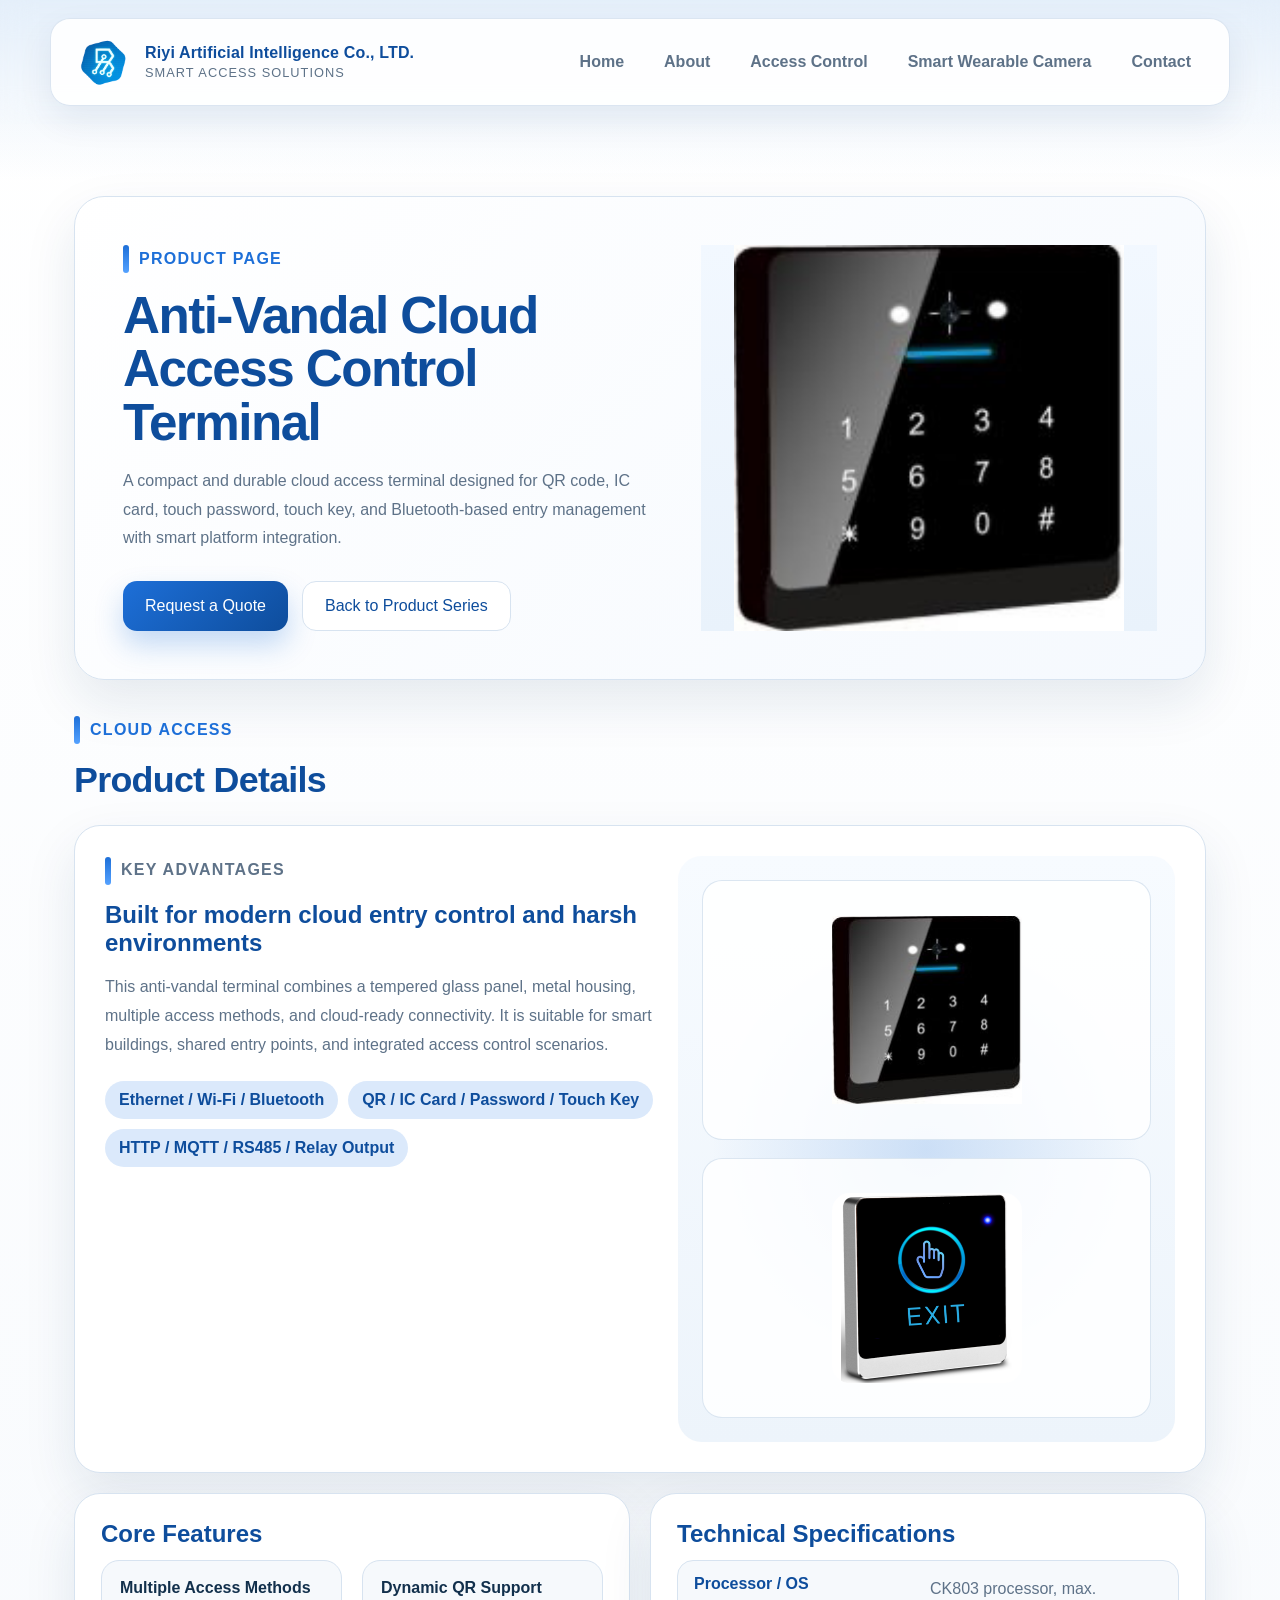
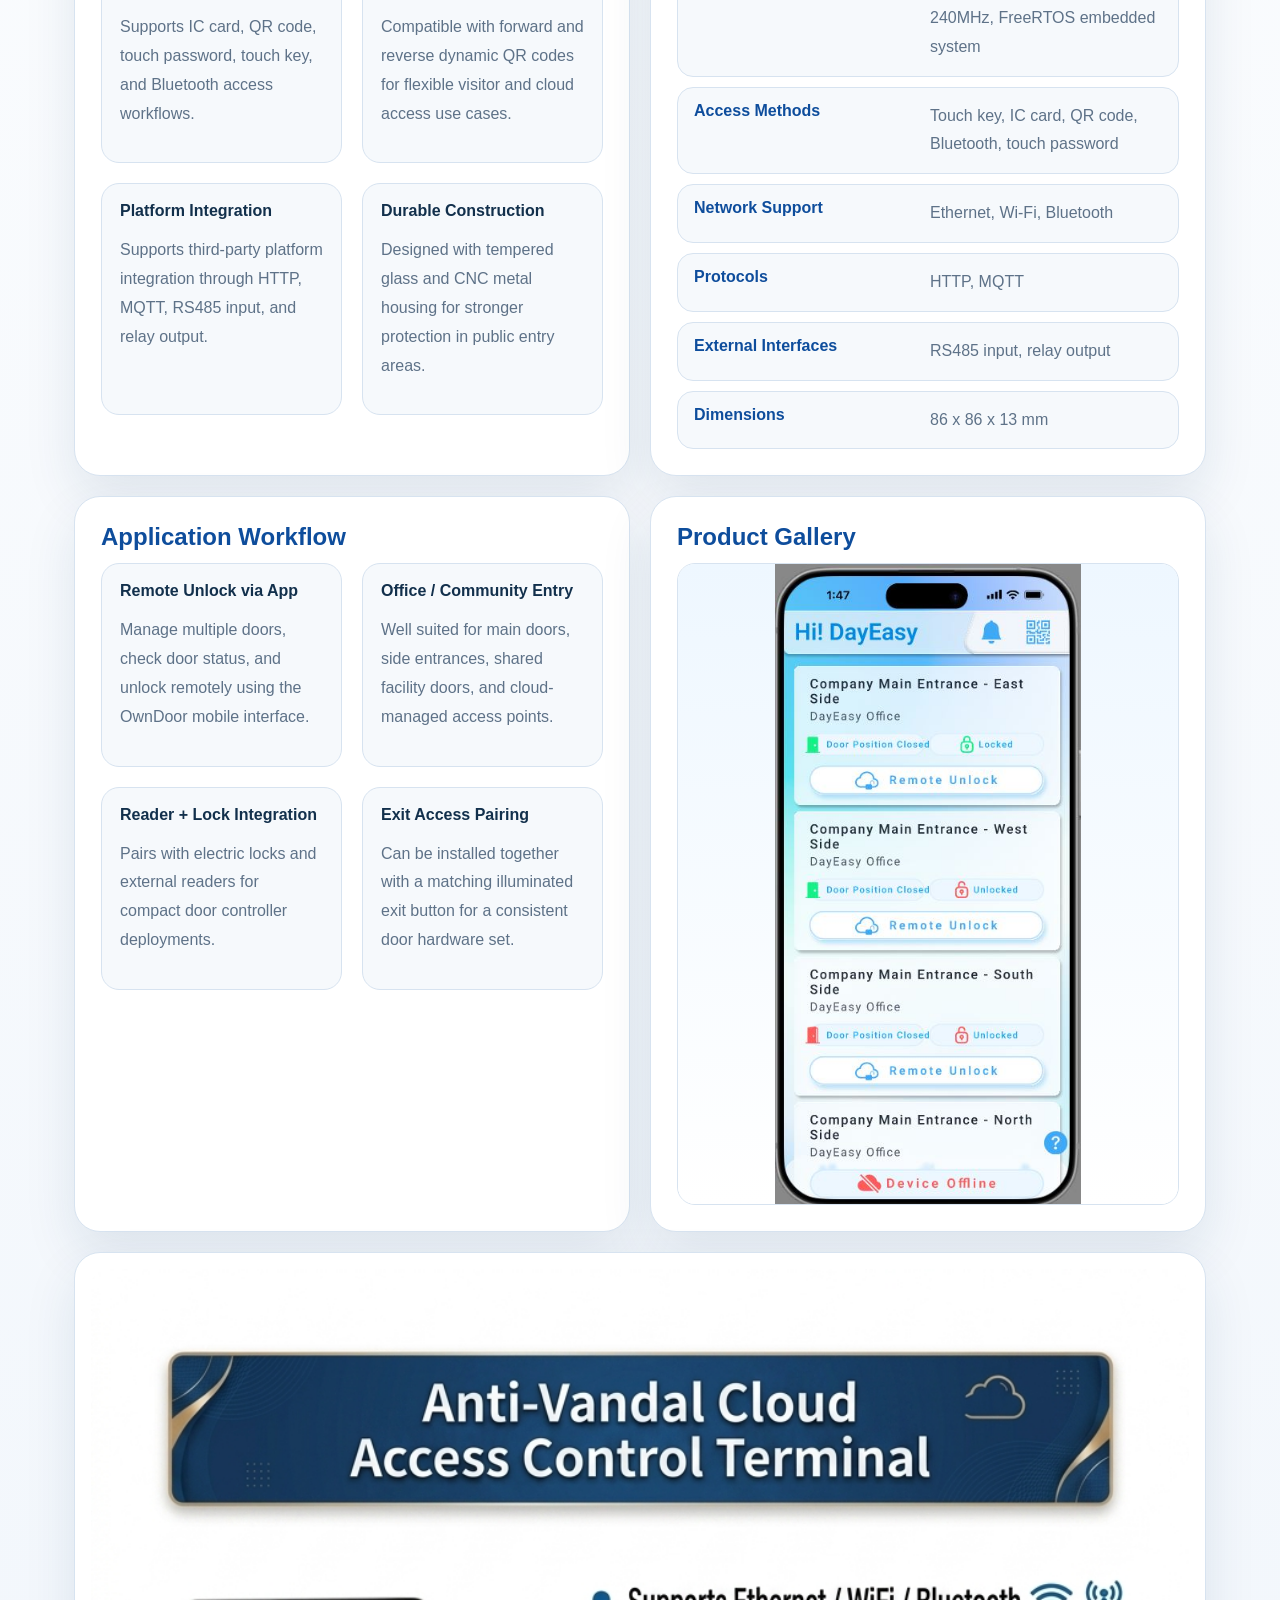
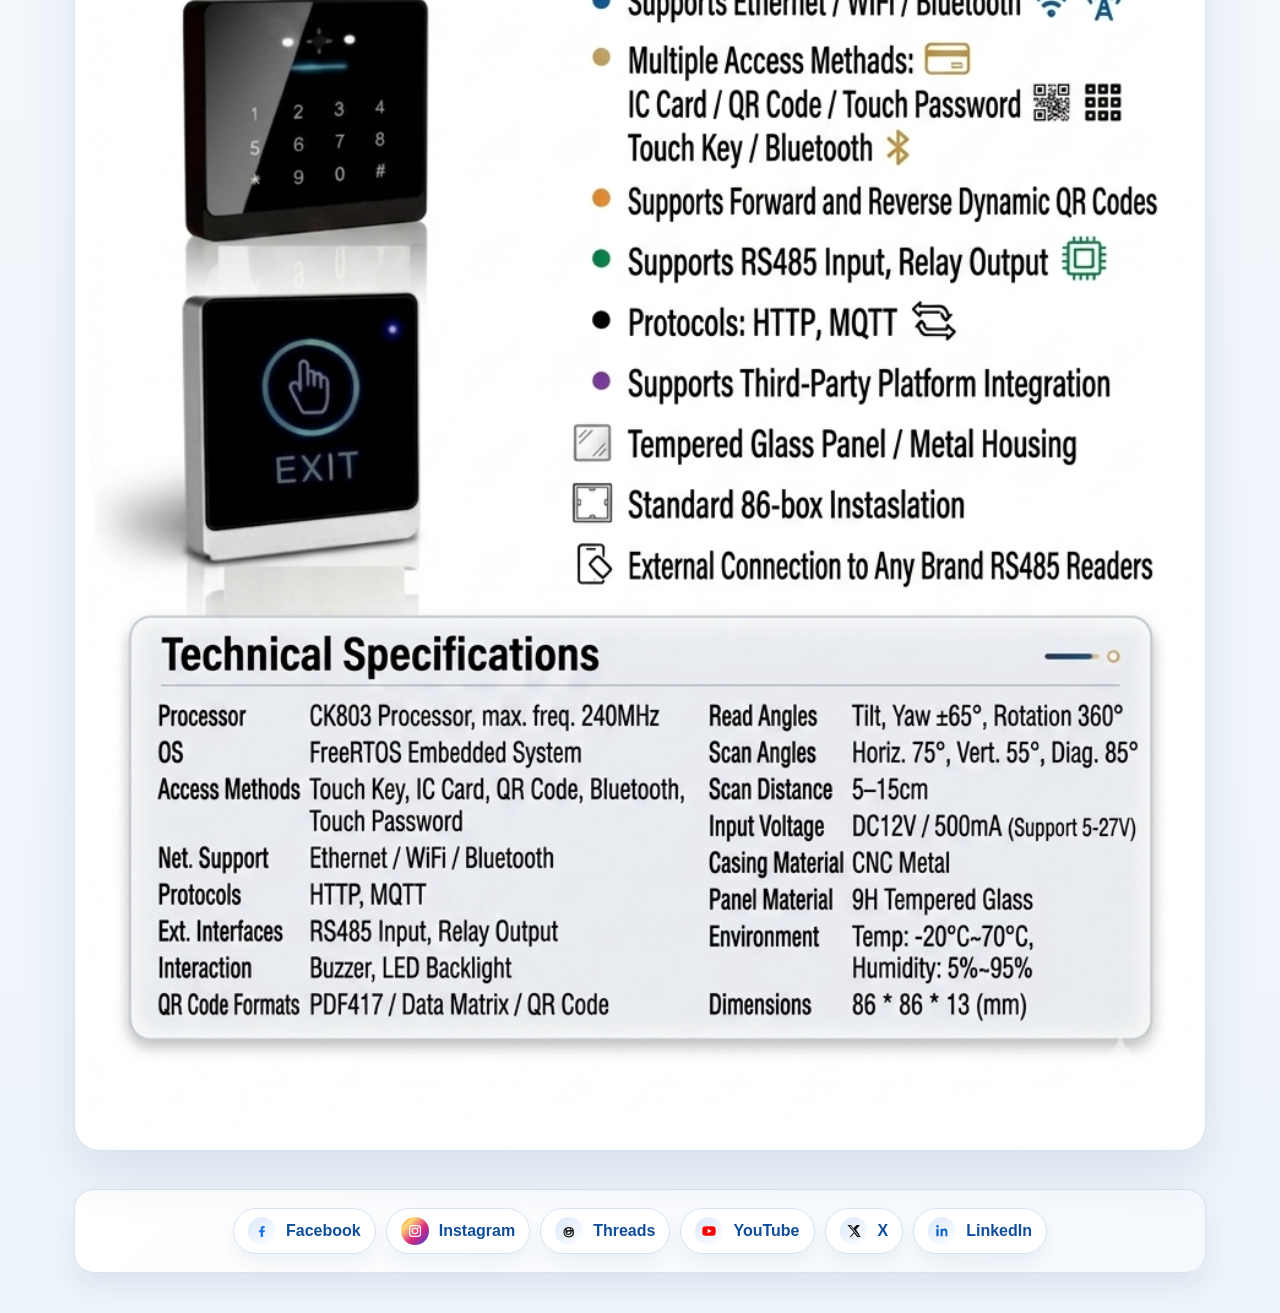
==== commit cbbdbe7b: "Add files via upload" ====
--- a/cloud-terminal.html
+++ b/cloud-terminal.html
@@ -180,7 +180,7 @@
   <footer class="site-footer">
     <div class="social-footer">
       <div class="social-links">
-        <a class="social-card social-card-text" href="https://www.facebook.com/DayEasyAI" target="_blank" rel="noopener noreferrer" aria-label="Visit DayEasyAI on Facebook">
+        <a class="social-card social-card-facebook" href="https://www.facebook.com/DayEasyAI" target="_blank" rel="noopener noreferrer" aria-label="Visit DayEasyAI on Facebook">
           <span class="social-icon-badge" aria-hidden="true"><svg viewBox="0 0 24 24" role="presentation"><path d="M13.5 21v-7h2.4l.4-3h-2.8V9.1c0-.9.2-1.6 1.5-1.6H16V4.8c-.5-.1-1.4-.2-2.3-.2-2.3 0-3.8 1.4-3.8 4V11H7.5v3H10V21h3.5Z"/></svg></span>
           <span>Facebook</span>
         </a>
@@ -192,13 +192,17 @@
           <span class="social-icon-badge" aria-hidden="true"><svg viewBox="0 0 24 24" role="presentation"><path d="M15.6 10.2c-.2-2.4-1.8-3.7-4.4-3.7-2.9 0-4.8 1.5-4.8 4 0 1.8 1 3.2 2.9 4l1-.9c-1.4-.6-2-1.5-2-2.9 0-1.7 1.1-2.8 2.9-2.8 1.8 0 2.8.9 3 2.7-1.2-.2-2.4-.2-3.5 0-2.5.3-4 1.6-4 3.7 0 2.2 1.8 3.7 4.5 3.7 2.9 0 4.8-1.5 4.8-4 0-.8-.2-1.5-.5-2.1.6.2 1.1.6 1.4 1.1.4.6.6 1.2.6 2 0 2.9-2.4 4.8-6 4.8-3.7 0-6.2-2.2-6.2-5.8 0-3.9 2.8-6.4 6.4-6.4 3.4 0 5.8 1.7 6.2 4.8l1.7-.2c-.5-4-3.5-6.2-7.8-6.2-4.7 0-8.1 3.2-8.1 8 0 4.6 3.2 7.6 8 7.6 4.6 0 7.8-2.7 7.8-6.6 0-2.5-1.7-4.3-4.6-4.7Zm-1.7 4c0 1.3-1 2.1-2.5 2.1-1.4 0-2.4-.7-2.4-1.8 0-.9.7-1.6 2.1-1.8 1-.2 1.9-.1 2.8.1v1.4Z"/></svg></span>
           <span>Threads</span>
         </a>
-        <a class="social-card social-card-text" href="https://www.youtube.com/@DayEasy-AI" target="_blank" rel="noopener noreferrer" aria-label="Visit DayEasyAI on YouTube">
+        <a class="social-card social-card-youtube" href="https://www.youtube.com/@DayEasy-AI" target="_blank" rel="noopener noreferrer" aria-label="Visit DayEasyAI on YouTube">
           <span class="social-icon-badge" aria-hidden="true"><svg viewBox="0 0 24 24" role="presentation"><path d="M21.6 7.2a2.8 2.8 0 0 0-2-2c-1.8-.5-7.6-.5-7.6-.5s-5.8 0-7.6.5a2.8 2.8 0 0 0-2 2C2 9 2 12 2 12s0 3 .4 4.8a2.8 2.8 0 0 0 2 2c1.8.5 7.6.5 7.6.5s5.8 0 7.6-.5a2.8 2.8 0 0 0 2-2c.4-1.8.4-4.8.4-4.8s0-3-.4-4.8ZM10 15.5v-7l6 3.5-6 3.5Z"/></svg></span>
           <span>YouTube</span>
         </a>
-        <a class="social-card social-card-text" href="https://x.com/DayeasyAITaiwan" target="_blank" rel="noopener noreferrer" aria-label="Visit DayEasyAI on X">
+        <a class="social-card social-card-x" href="https://x.com/DayeasyAITaiwan" target="_blank" rel="noopener noreferrer" aria-label="Visit DayEasyAI on X">
           <span class="social-icon-badge" aria-hidden="true"><svg viewBox="0 0 24 24" role="presentation"><path d="M18.9 3H21l-5.9 6.8L22 21h-5.4l-4.2-5.5L7.5 21H5.4l6.4-7.3L2 3h5.5l3.8 5 4.6-5ZM18.1 19.6h1.2L6.9 4.3H5.6l12.5 15.3Z"/></svg></span>
           <span>X</span>
+        </a>
+        <a class="social-card social-card-linkedin" href="https://www.linkedin.com/company/dayeasy-ai" target="_blank" rel="noopener noreferrer" aria-label="Visit DayEasyAI on LinkedIn">
+          <span class="social-icon-badge" aria-hidden="true"><svg viewBox="0 0 24 24" role="presentation"><path d="M6.94 8.5H3.56V20h3.38V8.5ZM5.25 3A1.97 1.97 0 0 0 3.28 5c0 1.08.88 1.97 1.97 1.97A1.98 1.98 0 0 0 7.22 5 1.98 1.98 0 0 0 5.25 3ZM20 12.9c0-3.08-1.64-4.52-3.82-4.52-1.76 0-2.55.97-2.99 1.65V8.5H9.81c.04 1.01 0 11.5 0 11.5h3.38v-6.42c0-.34.02-.68.13-.92.27-.68.88-1.39 1.91-1.39 1.35 0 1.89 1.03 1.89 2.54V20H20v-7.1Z"/></svg></span>
+          <span>LinkedIn</span>
         </a>
       </div>
     </div>
--- a/style.css
+++ b/style.css
@@ -362,10 +362,6 @@
   color: var(--accent-deep);
 }
 
-.social-card-text {
-  align-content: center;
-}
-
 .social-icon-badge {
   display: inline-flex;
   align-items: center;
@@ -383,6 +379,31 @@
   width: 16px;
   height: 16px;
   fill: currentColor;
+}
+
+.social-card-facebook .social-icon-badge {
+  color: #1877f2;
+}
+
+.social-card-ig .social-icon-badge {
+  background: linear-gradient(135deg, #f58529 0%, #feda77 25%, #dd2a7b 58%, #8134af 82%, #515bd4 100%);
+  color: #ffffff;
+}
+
+.social-card-threads .social-icon-badge {
+  color: #111111;
+}
+
+.social-card-youtube .social-icon-badge {
+  color: #ff0000;
+}
+
+.social-card-x .social-icon-badge {
+  color: #111111;
+}
+
+.social-card-linkedin .social-icon-badge {
+  color: #0a66c2;
 }
 
 .wearable-stat-grid {
@@ -1249,3 +1270,20 @@
   background-repeat: no-repeat;
   background-position: center;
 }
+/* 讓右側的灰色容器解除內部雙欄限制，改為單欄 */
+.product-visual-stack {
+  grid-template-columns: 1fr !important; /* 讓內部不再切成左右兩半 */
+}
+
+/* 讓白底的卡片元件在它自己的區域內橫向撐滿 100% */
+.product-visual-stack .cloud-terminal-panel {
+  width: 100% !important;
+  max-width: none !important;
+  box-sizing: border-box !important;
+}
+
+/* 讓卡片內部的文字文案也跟著延伸 */
+.product-visual-stack .product-copy {
+  width: 100% !important;
+  max-width: none !important;
+}
